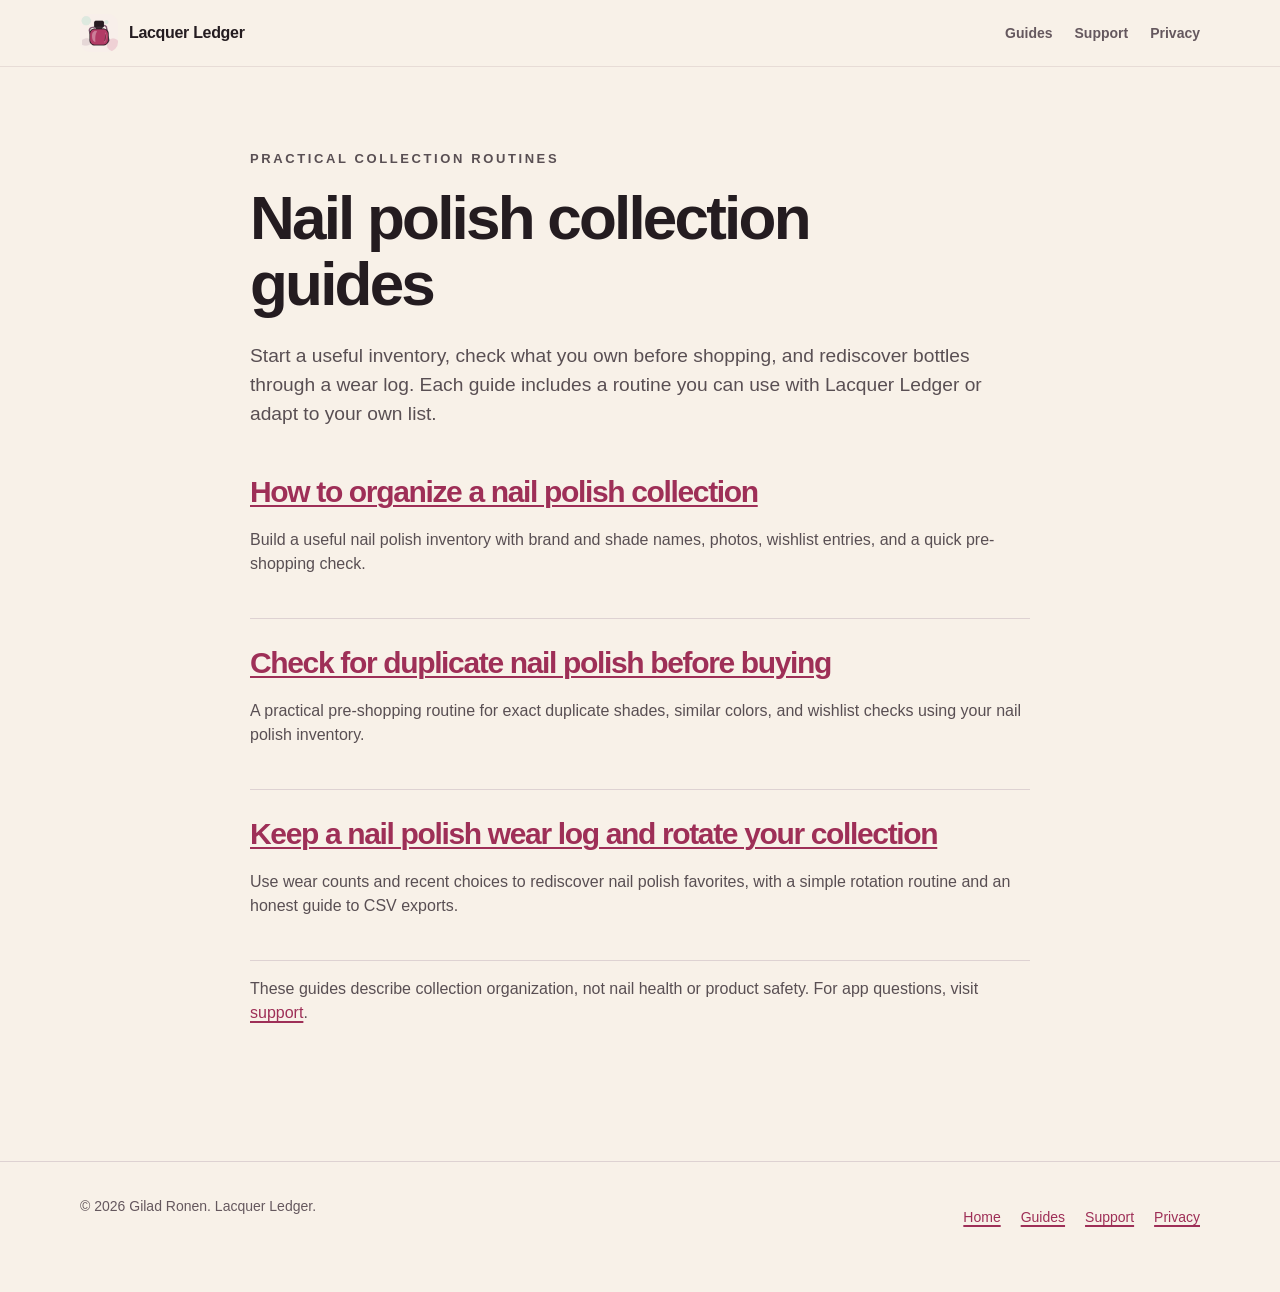
==== guides/index.html @ 19ade2ec "feat: add nail polish guides and search discovery metadata Add inventory, duplicate-check and wear-l" ====
<!doctype html><html lang="en"><head><meta charset="utf-8"><meta name="viewport" content="width=device-width,initial-scale=1">  <title>Nail polish collection guides — Lacquer Ledger</title>
  <meta name="description" content="Practical guides to cataloguing nail polish, checking for duplicate shades, and keeping a wear log with Lacquer Ledger.">
  <link rel="canonical" href="https://giladr1979.github.io/lacquer-ledger/guides/">
  <meta property="og:type" content="website">
  <meta property="og:title" content="Nail polish collection guides — Lacquer Ledger">
  <meta property="og:description" content="Practical guides to cataloguing nail polish, checking for duplicate shades, and keeping a wear log with Lacquer Ledger.">
  <meta property="og:url" content="https://giladr1979.github.io/lacquer-ledger/guides/">
  <meta property="og:image" content="https://giladr1979.github.io/lacquer-ledger/assets/icon.png">
  <meta property="og:image:alt" content="Lacquer Ledger app icon">
  <meta name="twitter:card" content="summary">
  <meta name="apple-itunes-app" content="app-id=6790280497"><link rel="icon" href="../assets/icon.png"><link rel="stylesheet" href="../styles.css"></head><body><a class="skip-link" href="#main">Skip to content</a><header class="site-header"><nav class="nav" aria-label="Primary navigation"><a class="brand" href="../index.html"><img src="../assets/icon.webp" width="1024" height="1024" alt=""><span>Lacquer Ledger</span></a><div class="nav-links"><a href="../guides/">Guides</a><a href="../support.html">Support</a><a href="../privacy.html">Privacy</a></div></nav></header><main id="main" class="legal guide"><p class="eyebrow">Practical collection routines</p><h1>Nail polish collection guides</h1><p class="guide-intro">Start a useful inventory, check what you own before shopping, and rediscover bottles through a wear log. Each guide includes a routine you can use with Lacquer Ledger or adapt to your own list.</p><article class="guide-card"><h2><a href="polish-inventory.html">How to organize a nail polish collection</a></h2><p>Build a useful nail polish inventory with brand and shade names, photos, wishlist entries, and a quick pre-shopping check.</p></article><article class="guide-card"><h2><a href="duplicate-polish-check.html">Check for duplicate nail polish before buying</a></h2><p>A practical pre-shopping routine for exact duplicate shades, similar colors, and wishlist checks using your nail polish inventory.</p></article><article class="guide-card"><h2><a href="polish-wear-log.html">Keep a nail polish wear log and rotate your collection</a></h2><p>Use wear counts and recent choices to rediscover nail polish favorites, with a simple rotation routine and an honest guide to CSV exports.</p></article><p>These guides describe collection organization, not nail health or product safety. For app questions, visit <a href="../support.html">support</a>.</p></main><footer class="site-footer"><div class="footer-inner"><span>© 2026 Gilad Ronen. Lacquer Ledger.</span><div class="footer-links"><a href="../index.html">Home</a><a href="../guides/">Guides</a><a href="../support.html">Support</a><a href="../privacy.html">Privacy</a></div></div></footer></body></html>
---- styles.css ----
:root {
  --ink: #241c20;
  --paper: #f8f1e8;
  --card: #fffdfc;
  --blush: #f2b8c7;
  --berry: #9e2f57;
  --plum: #54243a;
  --taupe: #766a6e;
  --line: #ded2d2;
  --mint: #dde9df;
  --max: 1120px;
}

* { box-sizing: border-box; }
html { scroll-behavior: smooth; overflow-x: hidden; }
body {
  width: 100%;
  max-width: 100%;
  overflow-x: hidden;
  margin: 0;
  color: var(--ink);
  background: var(--paper);
  font-family: -apple-system, BlinkMacSystemFont, "SF Pro Text", "Segoe UI", sans-serif;
  line-height: 1.5;
  -webkit-font-smoothing: antialiased;
}
a { color: var(--berry); text-decoration-thickness: 1.5px; text-underline-offset: 3px; }
a:hover { color: var(--plum); }
img { display: block; max-width: 100%; }
.skip-link { position: absolute; left: -9999px; }
.skip-link:focus { left: 16px; top: 16px; z-index: 20; padding: 10px 14px; background: var(--card); border-radius: 10px; }
.site-header {
  position: sticky;
  top: 0;
  z-index: 10;
  border-bottom: 1px solid rgba(84, 36, 58, 0.1);
  background: var(--paper);
  backdrop-filter: saturate(160%) blur(18px);
}
.nav {
  width: min(calc(100% - 40px), var(--max));
  min-height: 66px;
  margin: 0 auto;
  display: flex;
  align-items: center;
  justify-content: space-between;
  gap: 24px;
}
.brand { display: flex; align-items: center; gap: 11px; color: var(--ink); text-decoration: none; font-weight: 800; letter-spacing: -0.02em; }
.brand img { width: 38px; height: 38px; border-radius: 10px; }
.nav-links { display: flex; gap: 22px; font-size: 14px; font-weight: 650; }
.nav-links a { color: var(--taupe); text-decoration: none; }
.nav-links a:hover { color: var(--berry); }
main { overflow: hidden; }
.hero {
  width: min(calc(100% - 40px), var(--max));
  margin: 0 auto;
  min-height: 740px;
  display: grid;
  grid-template-columns: 1.03fr 0.97fr;
  align-items: center;
  gap: clamp(40px, 7vw, 94px);
  padding: 80px 0 96px;
}
.hero > * { min-width: 0; }
.eyebrow { margin: 0 0 16px; color: var(--berry); font-size: 13px; font-weight: 850; letter-spacing: 0.2em; text-transform: uppercase; }
h1, h2, h3 { margin-top: 0; letter-spacing: -0.045em; line-height: 1.02; }
h1 { max-width: 720px; margin-bottom: 24px; font-size: clamp(52px, 7vw, 92px); font-weight: 900; }
h2 { margin-bottom: 18px; font-size: clamp(38px, 5vw, 62px); font-weight: 900; }
h3 { margin-bottom: 10px; font-size: 27px; font-weight: 850; }
.lede { max-width: 620px; margin: 0 0 32px; color: var(--taupe); font-size: clamp(20px, 2.4vw, 27px); line-height: 1.35; letter-spacing: -0.02em; }
.cta-row { display: flex; flex-wrap: wrap; align-items: center; gap: 14px; }
.button { display: inline-flex; align-items: center; justify-content: center; min-height: 50px; padding: 0 22px; border: 2px solid var(--ink); border-radius: 999px; color: var(--card); background: var(--ink); text-decoration: none; font-weight: 800; }
.button.secondary { color: var(--berry); background: transparent; border-color: var(--line); }
.button:not(.secondary):hover { color: var(--card); }
.price-note { margin-top: 18px; color: var(--taupe); font-size: 14px; }
.hero-art { position: relative; display: grid; place-items: center; min-height: 560px; }
.hero-art::before { content: ""; position: absolute; width: 84%; aspect-ratio: 1; border-radius: 38% 62% 61% 39% / 46% 41% 59% 54%; background: var(--blush); opacity: 0.45; transform: rotate(-8deg); }
.hero-icon { position: relative; width: min(76%, 430px); border-radius: 24%; box-shadow: 0 36px 80px rgba(84, 36, 58, 0.22); transform: rotate(3deg); }
.stats { background: var(--plum); color: var(--card); }
.stats-inner { width: min(calc(100% - 40px), var(--max)); margin: 0 auto; display: grid; grid-template-columns: repeat(3, 1fr); gap: 1px; padding: 42px 0; }
.stat { padding: 20px 34px; text-align: center; border-right: 1px solid rgba(255,255,255,0.18); }
.stat:last-child { border: 0; }
.stat strong { display: block; margin-bottom: 4px; font-size: clamp(26px, 4vw, 44px); letter-spacing: -0.04em; }
.stat span { color: var(--blush); font-size: 13px; font-weight: 800; letter-spacing: 0.13em; text-transform: uppercase; }
.section { width: min(calc(100% - 40px), var(--max)); margin: 0 auto; padding: 110px 0; }
.section-intro { max-width: 740px; margin-bottom: 58px; }
.section-intro p, .copy p { color: var(--taupe); font-size: 19px; }
.feature-grid { display: grid; grid-template-columns: repeat(3, 1fr); gap: 20px; }
.feature { min-height: 270px; padding: 30px; border: 1px solid var(--line); border-radius: 30px; background: var(--card); }
.feature .number { display: grid; place-items: center; width: 44px; height: 44px; margin-bottom: 52px; border-radius: 50%; color: var(--plum); background: var(--blush); font-weight: 900; }
.feature p { margin: 0; color: var(--taupe); }
.showcase { padding: 110px 20px; background: #efe3dd; }
.showcase-inner { width: min(100%, var(--max)); margin: 0 auto; }
.screens { display: grid; grid-template-columns: repeat(3, 1fr); align-items: start; gap: clamp(14px, 3vw, 34px); margin-top: 56px; }
.screen { overflow: hidden; border: 8px solid var(--ink); border-radius: 38px; background: var(--ink); box-shadow: 0 24px 64px rgba(36,28,32,0.17); }
.screen:nth-child(2) { margin-top: 56px; }
.privacy-band { background: var(--mint); }
.privacy-inner { width: min(calc(100% - 40px), 900px); margin: 0 auto; padding: 106px 0; text-align: center; }
.privacy-inner p { max-width: 700px; margin: 0 auto 30px; color: #4a6350; font-size: 20px; }
.support-grid { display: grid; grid-template-columns: 0.8fr 1.2fr; gap: 80px; align-items: start; }
.faq { border-top: 1px solid var(--line); }
details { border-bottom: 1px solid var(--line); padding: 21px 0; }
summary { cursor: pointer; font-weight: 800; }
details p { color: var(--taupe); }
.legal { width: min(calc(100% - 40px), 780px); margin: 0 auto; padding: 82px 0 120px; }
.legal h1 { font-size: clamp(46px, 7vw, 74px); }
.legal h2 { margin-top: 48px; font-size: 30px; }
.legal p, .legal li { color: #594f53; }
.site-footer { border-top: 1px solid var(--line); }
.footer-inner { width: min(calc(100% - 40px), var(--max)); margin: 0 auto; padding: 34px 0 52px; display: flex; justify-content: space-between; gap: 24px; color: var(--taupe); font-size: 14px; }
.footer-links { display: flex; gap: 20px; }
@media (max-width: 800px) {
  .hero { grid-template-columns: 1fr; padding-top: 64px; }
  .hero-art { min-height: 410px; }
  .hero-icon { width: min(68%, 350px); }
  .feature-grid, .screens { grid-template-columns: 1fr; }
  .screen { max-width: 390px; margin: 0 auto; }
  .screen:nth-child(2) { margin-top: 0; }
  .support-grid { grid-template-columns: 1fr; gap: 30px; }
}
@media (max-width: 560px) {
  .nav { width: calc(100% - 32px); min-height: 60px; }
  .nav-links a:first-child { display: none; }
  .nav-links { gap: 12px; font-size: 13px; }
  .hero { width: calc(100% - 32px); min-height: auto; padding: 54px 0 70px; gap: 34px; }
  h1 { font-size: clamp(44px, 13.4vw, 58px); overflow-wrap: anywhere; }
  .lede { font-size: 19px; }
  .cta-row { align-items: stretch; gap: 10px; }
  .button { min-height: 48px; padding: 0 17px; font-size: 14px; }
  .hero-art { min-height: 360px; }
  .hero-icon { width: min(76%, 320px); }
  .stats-inner { grid-template-columns: 1fr; padding: 18px 0; }
  .stat { border-right: 0; border-bottom: 1px solid rgba(255,255,255,0.18); }
  .footer-inner { flex-direction: column; }
}
@media (prefers-reduced-motion: reduce) { html { scroll-behavior: auto; } }

/* Guide readability, keyboard focus and compact-screen navigation. */
:root { --taupe: #65585e; }
a:focus-visible, summary:focus-visible { outline: 3px solid var(--berry); outline-offset: 5px; }
.nav-links a { display: inline-flex; align-items: center; min-height: 44px; }
.footer-links { flex-wrap: wrap; }
.footer-links a { display: inline-flex; align-items: center; min-height: 44px; }
.guide { overflow: visible; }
.guide h1 { font-size: clamp(38px, 6vw, 62px); line-height: 1.08; overflow-wrap: break-word; }
.guide h2 { line-height: 1.2; }
.guide-intro { font-size: 1.2rem; }
.guide li { margin-bottom: .75rem; }
.guide-card { padding: 26px 0; border-bottom: 1px solid var(--line); }
.guide-card h2 { margin-top: 0; }
.guide-cta { padding: 28px; background: var(--mint); border-radius: 18px; margin-top: 48px; }
.editorial { margin-top: 36px; font-size: .9rem; }
.guide nav { margin-bottom: 28px; }
@media (max-width: 560px) { .brand { gap: 7px; font-size: 15px; } .brand img { width: 30px; height: 30px; } .nav { gap: 10px; } .nav-links { gap: 9px; } .nav-links a:first-child { display: inline-flex; } .nav-links a[href="#features"] { display: none; } .nav-links a { font-size: 12px; } }
@media (max-width: 560px) { .nav { flex-wrap: wrap; padding: 8px 0; } .nav-links { width: 100%; justify-content: space-between; } }
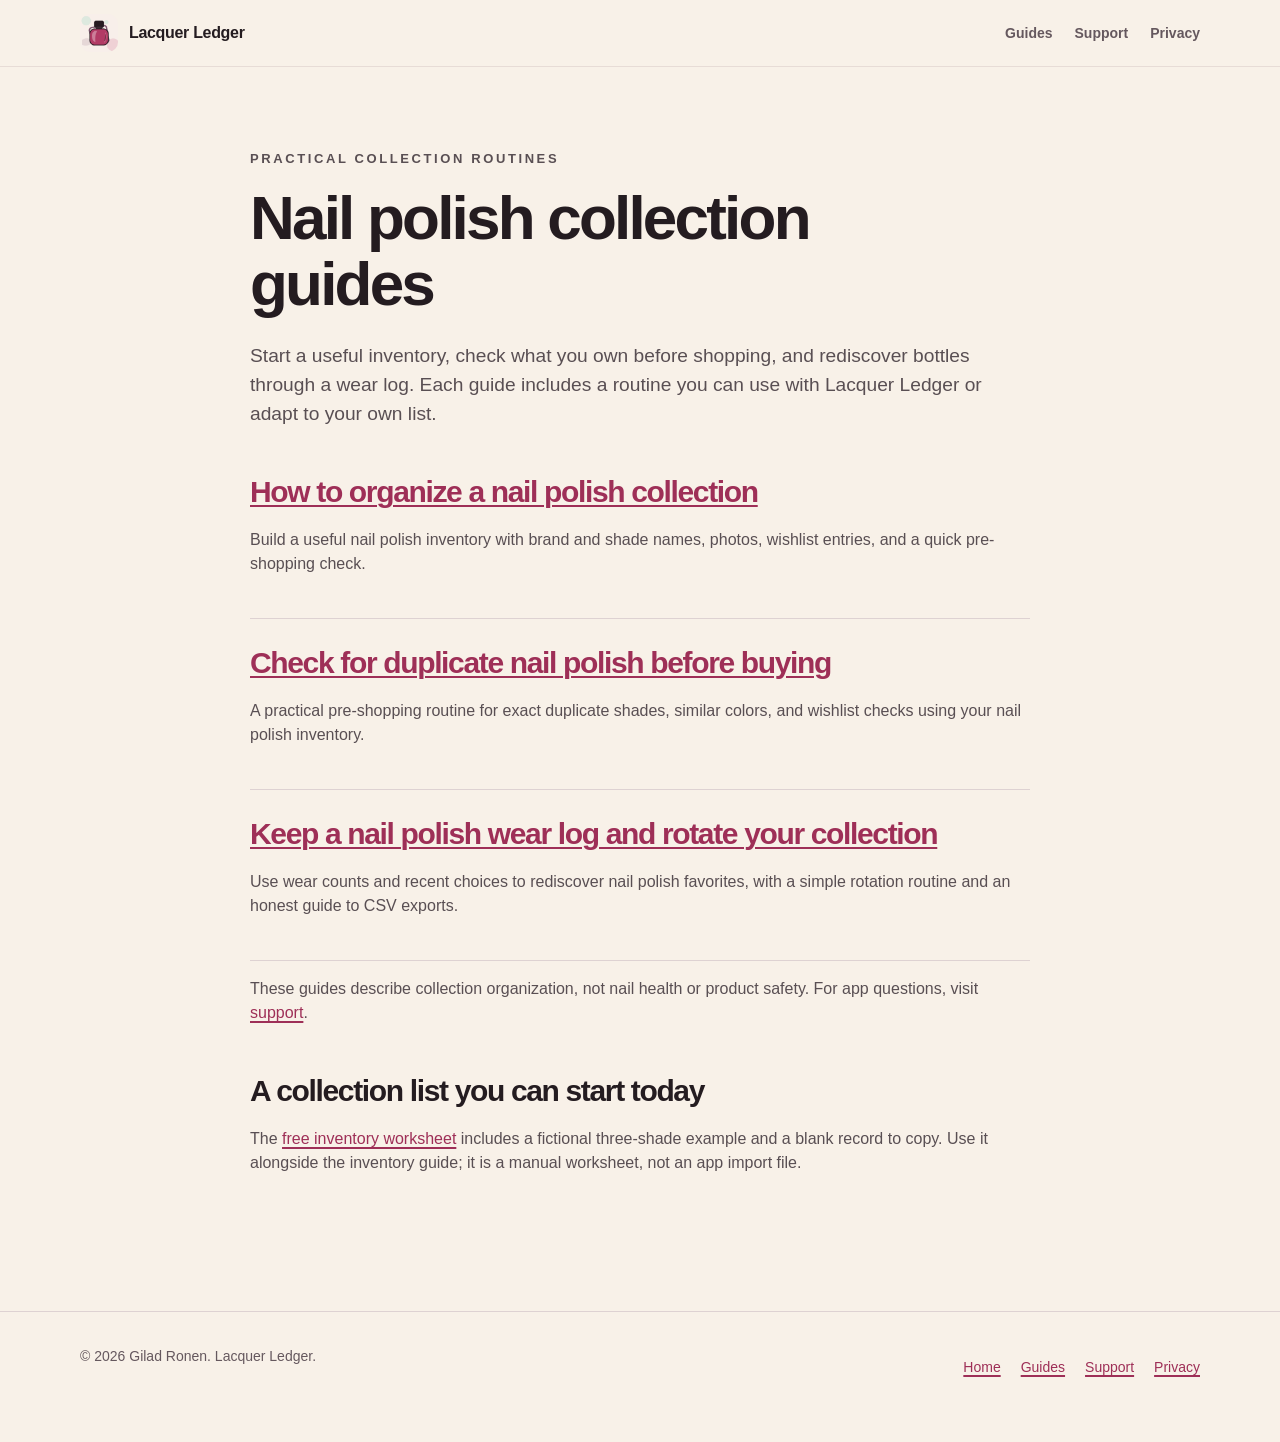
==== commit 98261b47: "feat(guides): add practical nail polish inventory worksheet" ====
--- a/guides/index.html
+++ b/guides/index.html
@@ -8,4 +8,4 @@
   <meta property="og:image" content="https://giladr1979.github.io/lacquer-ledger/assets/icon.png">
   <meta property="og:image:alt" content="Lacquer Ledger app icon">
   <meta name="twitter:card" content="summary">
-  <meta name="apple-itunes-app" content="app-id=6790280497"><link rel="icon" href="../assets/icon.png"><link rel="stylesheet" href="../styles.css"></head><body><a class="skip-link" href="#main">Skip to content</a><header class="site-header"><nav class="nav" aria-label="Primary navigation"><a class="brand" href="../index.html"><img src="../assets/icon.webp" width="1024" height="1024" alt=""><span>Lacquer Ledger</span></a><div class="nav-links"><a href="../guides/">Guides</a><a href="../support.html">Support</a><a href="../privacy.html">Privacy</a></div></nav></header><main id="main" class="legal guide"><p class="eyebrow">Practical collection routines</p><h1>Nail polish collection guides</h1><p class="guide-intro">Start a useful inventory, check what you own before shopping, and rediscover bottles through a wear log. Each guide includes a routine you can use with Lacquer Ledger or adapt to your own list.</p><article class="guide-card"><h2><a href="polish-inventory.html">How to organize a nail polish collection</a></h2><p>Build a useful nail polish inventory with brand and shade names, photos, wishlist entries, and a quick pre-shopping check.</p></article><article class="guide-card"><h2><a href="duplicate-polish-check.html">Check for duplicate nail polish before buying</a></h2><p>A practical pre-shopping routine for exact duplicate shades, similar colors, and wishlist checks using your nail polish inventory.</p></article><article class="guide-card"><h2><a href="polish-wear-log.html">Keep a nail polish wear log and rotate your collection</a></h2><p>Use wear counts and recent choices to rediscover nail polish favorites, with a simple rotation routine and an honest guide to CSV exports.</p></article><p>These guides describe collection organization, not nail health or product safety. For app questions, visit <a href="../support.html">support</a>.</p></main><footer class="site-footer"><div class="footer-inner"><span>© 2026 Gilad Ronen. Lacquer Ledger.</span><div class="footer-links"><a href="../index.html">Home</a><a href="../guides/">Guides</a><a href="../support.html">Support</a><a href="../privacy.html">Privacy</a></div></div></footer></body></html>+  <meta name="apple-itunes-app" content="app-id=6790280497"><link rel="icon" href="../assets/icon.png"><link rel="stylesheet" href="../styles.css"></head><body><a class="skip-link" href="#main">Skip to content</a><header class="site-header"><nav class="nav" aria-label="Primary navigation"><a class="brand" href="../"><img src="../assets/icon.webp" width="1024" height="1024" alt=""><span>Lacquer Ledger</span></a><div class="nav-links"><a href="../guides/">Guides</a><a href="../support.html">Support</a><a href="../privacy.html">Privacy</a></div></nav></header><main id="main" class="legal guide"><p class="eyebrow">Practical collection routines</p><h1>Nail polish collection guides</h1><p class="guide-intro">Start a useful inventory, check what you own before shopping, and rediscover bottles through a wear log. Each guide includes a routine you can use with Lacquer Ledger or adapt to your own list.</p><article class="guide-card"><h2><a href="polish-inventory.html">How to organize a nail polish collection</a></h2><p>Build a useful nail polish inventory with brand and shade names, photos, wishlist entries, and a quick pre-shopping check.</p></article><article class="guide-card"><h2><a href="duplicate-polish-check.html">Check for duplicate nail polish before buying</a></h2><p>A practical pre-shopping routine for exact duplicate shades, similar colors, and wishlist checks using your nail polish inventory.</p></article><article class="guide-card"><h2><a href="polish-wear-log.html">Keep a nail polish wear log and rotate your collection</a></h2><p>Use wear counts and recent choices to rediscover nail polish favorites, with a simple rotation routine and an honest guide to CSV exports.</p></article><p>These guides describe collection organization, not nail health or product safety. For app questions, visit <a href="../support.html">support</a>.</p><section><h2>A collection list you can start today</h2><p>The <a href="polish-inventory.html#inventory-worksheet">free inventory worksheet</a> includes a fictional three-shade example and a blank record to copy. Use it alongside the inventory guide; it is a manual worksheet, not an app import file.</p></section></main><footer class="site-footer"><div class="footer-inner"><span>© 2026 Gilad Ronen. Lacquer Ledger.</span><div class="footer-links"><a href="../">Home</a><a href="../guides/">Guides</a><a href="../support.html">Support</a><a href="../privacy.html">Privacy</a></div></div></footer></body></html>
--- a/styles.css
+++ b/styles.css
@@ -26,7 +26,7 @@
 }
 a { color: var(--berry); text-decoration-thickness: 1.5px; text-underline-offset: 3px; }
 a:hover { color: var(--plum); }
-img { display: block; max-width: 100%; }
+img { display: block; max-width: 100%; height: auto; }
 .skip-link { position: absolute; left: -9999px; }
 .skip-link:focus { left: 16px; top: 16px; z-index: 20; padding: 10px 14px; background: var(--card); border-radius: 10px; }
 .site-header {
@@ -154,3 +154,12 @@
 .guide nav { margin-bottom: 28px; }
 @media (max-width: 560px) { .brand { gap: 7px; font-size: 15px; } .brand img { width: 30px; height: 30px; } .nav { gap: 10px; } .nav-links { gap: 9px; } .nav-links a:first-child { display: inline-flex; } .nav-links a[href="#features"] { display: none; } .nav-links a { font-size: 12px; } }
 @media (max-width: 560px) { .nav { flex-wrap: wrap; padding: 8px 0; } .nav-links { width: 100%; justify-content: space-between; } }
+
+/* Inventory worksheet tables stay readable on narrow screens and paper. */
+.table-wrap { overflow-x: auto; margin: 1.5rem 0; }
+.table-wrap:focus-visible { outline: 3px solid var(--berry); outline-offset: 4px; }
+.guide table { width: 100%; border-collapse: collapse; font-size: .95rem; }
+.guide caption { text-align: left; font-weight: 800; padding-bottom: .7rem; }
+.guide th, .guide td { text-align: left; vertical-align: top; padding: .75rem; border: 1px solid var(--line); }
+.guide th { background: var(--mint); }
+@media print { .site-header, .site-footer, .skip-link, .guide-cta, .guide .button { display: none; } body { background: white; color: black; } .guide { width: 100%; padding: 0; } .guide h1 { font-size: 2rem; } .guide h2 { font-size: 1.4rem; } .table-wrap { overflow: visible; } tr { break-inside: avoid; } }
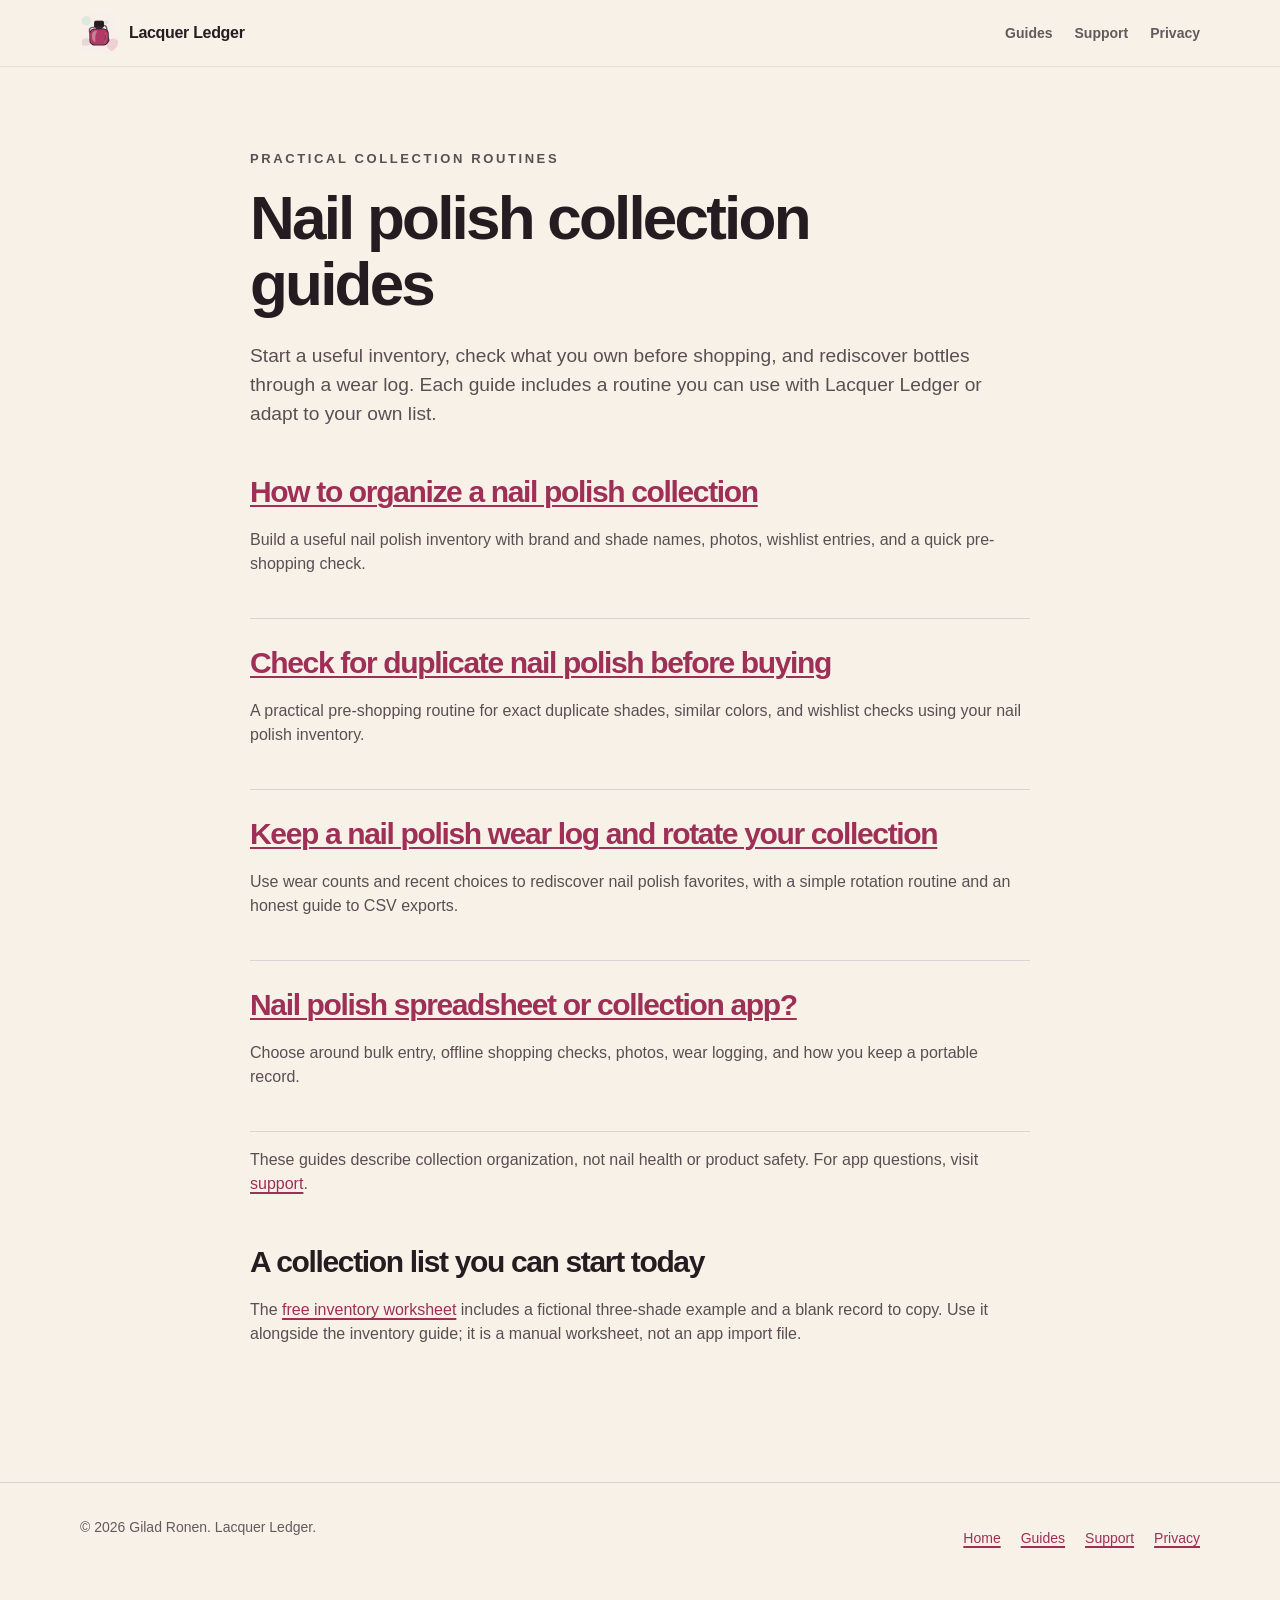
==== commit fa36ccbb: "feat: clarify private polish tracking and first purchase flow" ====
--- a/guides/index.html
+++ b/guides/index.html
@@ -8,4 +8,4 @@
   <meta property="og:image" content="https://giladr1979.github.io/lacquer-ledger/assets/icon.png">
   <meta property="og:image:alt" content="Lacquer Ledger app icon">
   <meta name="twitter:card" content="summary">
-  <meta name="apple-itunes-app" content="app-id=6790280497"><link rel="icon" href="../assets/icon.png"><link rel="stylesheet" href="../styles.css"></head><body><a class="skip-link" href="#main">Skip to content</a><header class="site-header"><nav class="nav" aria-label="Primary navigation"><a class="brand" href="../"><img src="../assets/icon.webp" width="1024" height="1024" alt=""><span>Lacquer Ledger</span></a><div class="nav-links"><a href="../guides/">Guides</a><a href="../support.html">Support</a><a href="../privacy.html">Privacy</a></div></nav></header><main id="main" class="legal guide"><p class="eyebrow">Practical collection routines</p><h1>Nail polish collection guides</h1><p class="guide-intro">Start a useful inventory, check what you own before shopping, and rediscover bottles through a wear log. Each guide includes a routine you can use with Lacquer Ledger or adapt to your own list.</p><article class="guide-card"><h2><a href="polish-inventory.html">How to organize a nail polish collection</a></h2><p>Build a useful nail polish inventory with brand and shade names, photos, wishlist entries, and a quick pre-shopping check.</p></article><article class="guide-card"><h2><a href="duplicate-polish-check.html">Check for duplicate nail polish before buying</a></h2><p>A practical pre-shopping routine for exact duplicate shades, similar colors, and wishlist checks using your nail polish inventory.</p></article><article class="guide-card"><h2><a href="polish-wear-log.html">Keep a nail polish wear log and rotate your collection</a></h2><p>Use wear counts and recent choices to rediscover nail polish favorites, with a simple rotation routine and an honest guide to CSV exports.</p></article><p>These guides describe collection organization, not nail health or product safety. For app questions, visit <a href="../support.html">support</a>.</p><section><h2>A collection list you can start today</h2><p>The <a href="polish-inventory.html#inventory-worksheet">free inventory worksheet</a> includes a fictional three-shade example and a blank record to copy. Use it alongside the inventory guide; it is a manual worksheet, not an app import file.</p></section></main><footer class="site-footer"><div class="footer-inner"><span>© 2026 Gilad Ronen. Lacquer Ledger.</span><div class="footer-links"><a href="../">Home</a><a href="../guides/">Guides</a><a href="../support.html">Support</a><a href="../privacy.html">Privacy</a></div></div></footer></body></html>+  <meta name="apple-itunes-app" content="app-id=6790280497"><link rel="icon" href="../assets/icon.png"><link rel="stylesheet" href="../styles.css"></head><body><a class="skip-link" href="#main">Skip to content</a><header class="site-header"><nav class="nav" aria-label="Primary navigation"><a class="brand" href="../"><img src="../assets/icon.webp" width="1024" height="1024" alt=""><span>Lacquer Ledger</span></a><div class="nav-links"><a href="../guides/">Guides</a><a href="../support.html">Support</a><a href="../privacy.html">Privacy</a></div></nav></header><main id="main" class="legal guide"><p class="eyebrow">Practical collection routines</p><h1>Nail polish collection guides</h1><p class="guide-intro">Start a useful inventory, check what you own before shopping, and rediscover bottles through a wear log. Each guide includes a routine you can use with Lacquer Ledger or adapt to your own list.</p><article class="guide-card"><h2><a href="polish-inventory.html">How to organize a nail polish collection</a></h2><p>Build a useful nail polish inventory with brand and shade names, photos, wishlist entries, and a quick pre-shopping check.</p></article><article class="guide-card"><h2><a href="duplicate-polish-check.html">Check for duplicate nail polish before buying</a></h2><p>A practical pre-shopping routine for exact duplicate shades, similar colors, and wishlist checks using your nail polish inventory.</p></article><article class="guide-card"><h2><a href="polish-wear-log.html">Keep a nail polish wear log and rotate your collection</a></h2><p>Use wear counts and recent choices to rediscover nail polish favorites, with a simple rotation routine and an honest guide to CSV exports.</p></article><article class="guide-card"><h2><a href="spreadsheet-or-app.html">Nail polish spreadsheet or collection app?</a></h2><p>Choose around bulk entry, offline shopping checks, photos, wear logging, and how you keep a portable record.</p></article><p>These guides describe collection organization, not nail health or product safety. For app questions, visit <a href="../support.html">support</a>.</p><section><h2>A collection list you can start today</h2><p>The <a href="polish-inventory.html#inventory-worksheet">free inventory worksheet</a> includes a fictional three-shade example and a blank record to copy. Use it alongside the inventory guide; it is a manual worksheet, not an app import file.</p></section></main><footer class="site-footer"><div class="footer-inner"><span>© 2026 Gilad Ronen. Lacquer Ledger.</span><div class="footer-links"><a href="../">Home</a><a href="../guides/">Guides</a><a href="../support.html">Support</a><a href="../privacy.html">Privacy</a></div></div></footer></body></html>
--- a/styles.css
+++ b/styles.css
@@ -163,3 +163,10 @@
 .guide th, .guide td { text-align: left; vertical-align: top; padding: .75rem; border: 1px solid var(--line); }
 .guide th { background: var(--mint); }
 @media print { .site-header, .site-footer, .skip-link, .guide-cta, .guide .button { display: none; } body { background: white; color: black; } .guide { width: 100%; padding: 0; } .guide h1 { font-size: 2rem; } .guide h2 { font-size: 1.4rem; } .table-wrap { overflow: visible; } tr { break-inside: avoid; } }
+
+/* Show the real shelf at the first purchase decision. */
+.hero-preview { margin: 0; text-align: center; }
+.hero-preview img { width: min(100%, 292px); height: auto; margin: 0 auto; border: 7px solid var(--ink); border-radius: 34px; box-shadow: 0 24px 64px rgba(36,28,32,.17); }
+.hero-preview figcaption { max-width: 310px; margin: 18px auto 0; color: var(--taupe); font-size: 14px; }
+.fit-note { margin-top: 28px; max-width: 740px; color: var(--taupe); }
+@media (max-width: 560px) { .hero-preview img { width: min(72%, 260px); } }
